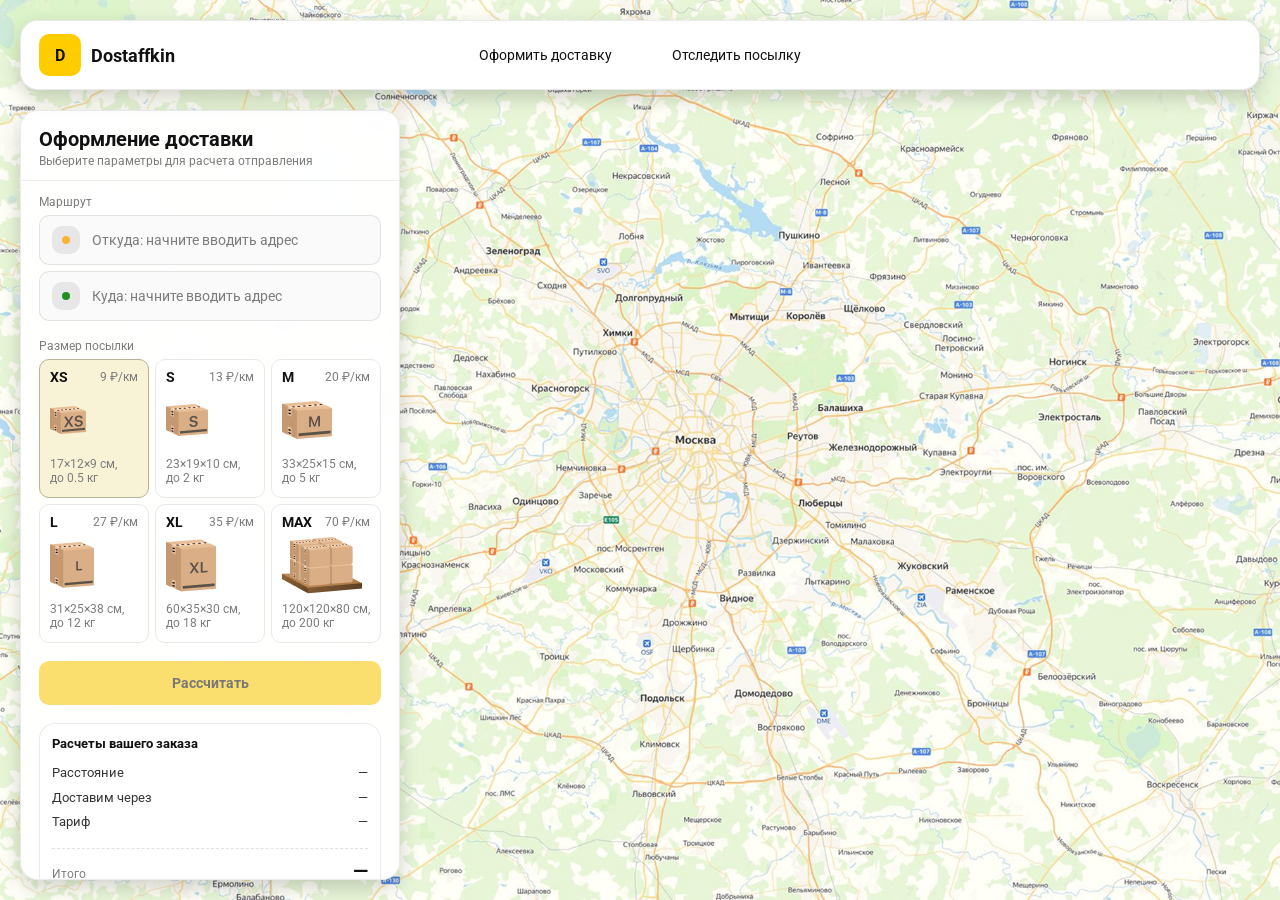
==== order.html @ b5b7cbbd "Add files via upload" ====
<!doctype html>
<html lang="ru">

<head>
    <meta charset="utf-8" />
    <meta name="viewport" content="width=device-width,initial-scale=1,maximum-scale=1,user-scalable=0" />
    <title>Оформление доставки</title>

    <link rel="stylesheet" href="styles/base.css" />
    <link rel="stylesheet" href="styles/base_adaptive.css" />

    <link rel="stylesheet" href="styles/order.css" />
    <link rel="stylesheet" href="styles/order_adaptive.css" />
</head>

<body>

    <div id="map"></div>

    <header class="header">
        <a class="header-brand" href="#">
            <div class="header-logo">D</div>
            <div class="header-title">Dostaffkin</div>
        </a>
        <nav class="header-menu">
            <a class="header-link" href="#">Оформить <span>доставку</span></a>
            <a class="header-link" href="#">Отследить <span>посылку</span></a>
        </nav>
    </header>
    <aside class="main" id="sidebar">
        <div class="main-header">
            <div class="main-title">Оформление доставки</div>
            <div class="main-text">Выберите параметры для расчета отправления</div>
        </div>
        <div class="main-content">
            <div class="main-route">
                <div class="main-block-title">Маршрут</div>
                <div class="main-fields">
                    <div class="main-field" id="fromField">
                        <div class="main-pin"></div>
                        <input id="from" placeholder="Откуда: начните вводить адрес" autocomplete="off" />
                        <div class="main-ac" id="fromAc" role="listbox" aria-label="Подсказки адресов"></div>
                    </div>

                    <div class="main-field" id="toField">
                        <div class="main-pin"></div>
                        <input id="to" placeholder="Куда: начните вводить адрес" autocomplete="off" />
                        <div class="main-ac" id="toAc" role="listbox" aria-label="Подсказки адресов"></div>
                    </div>
                </div>
            </div>
            <div class="main-package">
                <div class="main-block-title">Размер посылки</div>

                <div class="main-sizes">
                    <div class="main-size-card is-active" data-value="xs">
                        <div class="main-size-top">
                            <div class="main-size-label">XS</div>
                            <div class="main-size-rate">9 ₽/км</div>
                        </div>
                        <div class="main-size-media">
                            <img src="images/sizes/xs.png" alt="Короб XS" />
                        </div>
                        <div class="main-size-description">17×12×9 см,<br>до 0.5 кг</div>
                    </div>

                    <div class="main-size-card" data-value="s">
                        <div class="main-size-top">
                            <div class="main-size-label">S</div>
                            <div class="main-size-rate">13 ₽/км</div>
                        </div>
                        <div class="main-size-media">
                            <img src="images/sizes/s.png" alt="Короб S" />
                        </div>
                        <div class="main-size-description">23×19×10 см,<br>до 2 кг</div>
                    </div>

                    <div class="main-size-card" data-value="m">
                        <div class="main-size-top">
                            <div class="main-size-label">M</div>
                            <div class="main-size-rate">20 ₽/км</div>
                        </div>
                        <div class="main-size-media">
                            <img src="images/sizes/m.png" alt="Короб M" />
                        </div>
                        <div class="main-size-description">33×25×15 см,<br>до 5 кг</div>
                    </div>

                    <div class="main-size-card" data-value="l">
                        <div class="main-size-top">
                            <div class="main-size-label">L</div>
                            <div class="main-size-rate">27 ₽/км</div>
                        </div>
                        <div class="main-size-media">
                            <img src="images/sizes/l.png" alt="Короб L" />
                        </div>
                        <div class="main-size-description">31×25×38 см,<br>до 12 кг</div>
                    </div>

                    <div class="main-size-card" data-value="xl">
                        <div class="main-size-top">
                            <div class="main-size-label">XL</div>
                            <div class="main-size-rate">35 ₽/км</div>
                        </div>
                        <div class="main-size-media">
                            <img src="images/sizes/xl.png" alt="Короб XL" />
                        </div>
                        <div class="main-size-description">60×35×30 см,<br>до 18 кг</div>
                    </div>

                    <div class="main-size-card" data-value="max">
                        <div class="main-size-top">
                            <div class="main-size-label">MAX</div>
                            <div class="main-size-rate">70 ₽/км</div>
                        </div>
                        <div class="main-size-media main-size-media-palleta">
                            <img src="images/sizes/max.png" alt="Паллета" />
                        </div>
                        <div class="main-size-description">120×120×80 см,<br>до 200 кг</div>
                    </div>
                </div>
            </div>
            <div class="main-calculate-block">
                <button id="calc" class="button calculate-button" type="button" disabled>Рассчитать</button>
            </div>
            <div class="main-result" id="result">
                <div class="main-result-title">Расчеты вашего заказа</div>
                <div class="main-result-lines">
                    <div class="main-result-line"><span>Расстояние</span><span id="distanceValue">—</span></div>
                    <div class="main-result-line"><span>Доставим через</span><span id="durationValue">—</span></div>
                    <div class="main-result-line"><span>Тариф</span><span id="rateValue">—</span></div>
                </div>
                <div class="main-price">
                    <div class="main-price-label">Итого</div>
                    <div class="main-price-value" id="totalValue">—</div>
                </div>
            </div>
            <div class="main-order-box">
                <div class="main-order-form" id="orderForm">
                    <div class="main-order-title">Оформление доставки</div>
                    <div class="main-block-info-row">
                        <div class="main-block-title">Контакты</div>
                        <div class="order-fields">
                            <div class="main-field">
                                <input id="customerName" placeholder="Ваше имя" autocomplete="off" />
                            </div>
                            <div class="main-field">
                                <input id="customerPhone" placeholder="Ваш телефон" autocomplete="off"
                                    inputmode="tel" />
                            </div>
                        </div>
                    </div>
                    <div class="main-block-info-row extra-info">
                        <div class="main-block-title">Дополнительная информация</div>
                        <div class="main-field textarea">
                            <textarea id="comment" placeholder="Детали доставки и комментарии"></textarea>
                        </div>
                    </div>
                    <button id="submit" class="button main-submit-request" type="button" disabled>Отправить
                        заявку
                    </button>
                </div>

                <div class="main-order-success" id="orderSuccess">
                    <div class="main-success-icon">✓</div>
                    <div class="main-success-title">Заявка отправлена!</div>
                    <div class="main-success-title">Номер отправления – <span id="orderId"></span></div>
                    <div class="main-success-subtitle">Мы скоро свяжемся с вами</div>
                </div>
            </div>
        </div>
    </aside>
</body>

</html>
---- styles/base.css ----
*, *::before, *::after {
    box-sizing: border-box;
}

@font-face {
    font-family: "Roboto";
    src: url("../fonts/Roboto-Regular.ttf");
    font-weight: normal;
}

@font-face {
    font-family: "Roboto";
    src: url("../fonts/Roboto-Bold.ttf");
    font-weight: bold;
}

@font-face {
    font-family: "Roboto";
    src: url("../fonts/Roboto-Medium.ttf");
    font-weight: 500;
}

html, body {
    margin: 0;
    color: #111111;
    font-family: "Roboto", sans-serif;
}

body {
    background: #FDFDFD;
}

.header {
    border-radius: 18px;
    box-shadow: 0 7px 20px 0 #0000002E;
    backdrop-filter: blur(10px);
    background: #ffffff;
    left: 20px;
    border: 1px solid rgba(0, 0, 0, 0.08);
    position: fixed;
    right: 20px;
    top: 20px;
    padding: 14px 18px;
    height: 70px;
    display: flex;
    align-items: center;
    z-index: 6;
}

.header-brand {
    display: flex;
    align-items: center;
    text-decoration: none;
    gap: 10px;
}

.header-logo {
    width: 42px;
    height: 42px;
    border-radius: 10px;
    background: #FFCC00;
    display: grid;
    place-items: center;
    font-weight: bold;
    color: #111;
}

.header-title {
    font-size: 18px;
    font-weight: bold;
    color: #111111;
    text-decoration: none;
}
.header-menu {
    display: flex;
    align-items: center;
    gap: 60px;
    margin: 0;
    position: absolute;
    left: 50%;
    transform: translateX(-50%);
}

.header-link {
    font-size: 14px;
    color: #111111;
    text-decoration: none;
}

.button {
    border: 0;
    outline: none;
    height: 44px;
    border-radius: 10px;
    font-size: 14px;
    font-weight: bold;
    cursor: pointer;
    font-family: inherit;
    transition: transform .08s ease, opacity .12s ease;
    background: #ffcc00;
    color: #111111;
    text-align: center;
    text-decoration: none;
}

.button:hover {
    background-color: #E5BC19;
}

.button:disabled {
    cursor: not-allowed;
    background-color: #FADE6E;
    color: #787878;
    transform: none;
}

.button.button-white {
    background: #ffffff;
    border: 1px solid #111111;
}

.button.button-white:hover {
    background: rgb(241 241 241);
}

@media (max-width: 767px) {
    .header {
        left: 10px;
        right: 10px;
        top: 10px;
    }

    .header-link span {
        display: none;
    }

    .header-menu {
        gap: 20px;
        justify-content: flex-start;
        margin: 0 0 0 30px;
        position: static;
        transform: none;
    }
}

@media (max-width: 420px) {
    .header-title {
        display: none;
    }
}

@media (max-width: 374px) {
    .header-menu {
        gap: 10px;
        margin: 0 0 0 10px;
    }
}

.main-field {
    display: flex;
    align-items: center;
    margin-top: 6px;
    gap: 10px;
    border: 1px solid #1111111A;
    background: #FAFAFA;
    border-radius: 10px;
    padding: 10px 12px;
    position: relative;
    box-sizing: border-box;
    height: 50px;
}

.main-field.textarea {
    height: auto;
}

.main-pin {
    width: 28px;
    height: 28px;
    border-radius: 10px;
    background: rgba(17, 17, 17, 0.08);
    display: grid;
    place-items: center;
    flex: 0 0 auto;
    position: relative;
}

.main-pin::before {
    content: "";
    width: 8px;
    height: 8px;
    border-radius: 999px;
    background: orange;
    opacity: .75;
    display: block;
}

.main-field:last-child .main-pin::before {
    background: green;
    opacity: .85;
}

input, textarea {
    width: 100%;
    border: 0;
    outline: none;
    background: transparent;
    font-size: 14px;
    color: #111111;
    font-family: inherit;
}

textarea {
    resize: vertical;
    min-height: 72px;
    padding: 2px 0;
}

input::placeholder, textarea::placeholder {
    color: #7C7C7C;
}

.main-field:focus-within {
    border-color: rgba(0, 0, 0, 0.20);
    box-shadow: 0 0 0 4px rgba(255, 204, 0, 0.35);
    background: rgba(255, 255, 255, 0.75);
}
---- styles/order.css ----
#map {
    background-image: url("../images/order-bg.png");
    background-size: cover;
    position: fixed;
    inset: 0;
}

.main {
    border-radius: 18px;
    box-shadow: 0 7px 20px 0 #0000002E;
    backdrop-filter: blur(10px);
    background: rgba(255, 255, 255, 0.96);
    left: 20px;
    border: 1px solid rgba(0, 0, 0, 0.08);
    position: fixed;
    top: 110px;
    bottom: 20px;
    width: 380px;
    display: flex;
    flex-direction: column;
    overflow: hidden;
    z-index: 5;
}

.main-header {
    padding: 18px 18px 12px 18px;
    border-bottom: 1px solid rgba(0, 0, 0, 0.06);
    display: flex;
    flex-direction: column;
}

.main-title {
    font-size: 20px;
    line-height: 100%;
    font-weight: bold;
}

.main-text {
    font-size: 12px;
    margin-top: 5px;
    color: #7C7C7C;
}

.main-content {
    padding: 14px 18px 18px 18px;
    overflow: auto;
    scrollbar-width: none;
    display: flex;
    flex-direction: column;
    gap: 18px;
    flex: 1;
}

.main-block-title {
    font-size: 12px;
    color: #7C7C7C;
}

.main-route .main-block-title,
.main-package .main-block-title {
    margin-bottom: 6px;
}

.main-sizes {
    display: grid;
    gap: 6px;
    grid-template-columns: repeat(3, 1fr);
}

.main-size-card {
    border: 1px solid #E8E8E7;
    background: #FFFFFF;
    border-radius: 10px;
    padding: 10px;
    cursor: pointer;
    user-select: none;
    transition: transform .08s ease, border-color .12s ease, background .12s ease;
    min-height: 139px;
}

.main-size-card:hover {
    transform: translateY(-1px);
}

.main-size-card.is-active {
    background-color: #F8F2D6;
    border-color: #B7B196;
}

.main-size-top {
    display: flex;
    align-items: center;
    justify-content: space-between;
}

.main-size-label {
    font-weight: bold;
    font-size: 14px;
    color: #111111;
    line-height: 100%;
}

.main-size-rate {
    font-size: 12px;
    color: #7C7C7C;
    line-height: 100%;
}

.main-size-media {
    margin-top: 8px;
    height: 57px;
}

.main-size-description {
    margin-top: 8px;
    font-size: 12px;
    color: #7C7C7C;
    line-height: 1.2;
}

.calculate-button {
    width: 100%;
}

.main-result {
    border: 1px solid rgba(0, 0, 0, 0.08);
    background: rgba(255, 255, 255, 0.75);
    border-radius: 16px;
    padding: 12px;
    line-height: 1.25;
}

.main-result-title {
    font-weight: bold;
    font-size: 13px;
    color: #111111;
    margin-bottom: 13px;
}

.main-result-lines {
    gap: 8px;
    display: flex;
    flex-direction: column;
}

.main-result-line {
    font-size: 13px;
    color: rgba(17, 17, 17, 0.85);
    display: flex;
    justify-content: space-between;
}

.main-price {
    margin-top: 18px;
    padding-top: 10px;
    border-top: 1px dashed rgba(0, 0, 0, 0.12);
    display: flex;
    align-items: baseline;
    justify-content: space-between;
}

.main-price-label {
    font-size: 12px;
    color: rgba(17, 17, 17, 0.55);
}

.main-price-value {
    font-size: 20px;
    font-weight: bold;
    color: #111111;
    letter-spacing: -0.3px;
}

.main-order-box {
    background: #ffffff;
    border: 1px solid #E8E8E7;
    border-radius: 10px;
    padding: 12px;
}

.main-order-title {
    margin-bottom: 8px;
    font-weight: bold;
    font-size: 14px;
    color: #111111;
}

.main-block-info {
    display: flex;
    flex-direction: column;
    gap: 6px;
}

.order-fields {
    display: grid;
    grid-template-columns: 1fr 1fr;
    column-gap: 10px;
    margin-top: 6px;
}

.main-block-info-row.extra-info {
    display: block;
    margin-top: 13px;
}

.main-submit-request {
    width: 100%;
    margin-top: 6px;
}

.main-order-success {
    display: none;
    text-align: center;
    padding: 22px 12px;
    gap: 12px;
}

.main-order-success.is-visible {
    display: flex;
    flex-direction: column;
    align-items: center;
}

.main-success-icon {
    width: 56px;
    height: 56px;
    border-radius: 50%;
    background: #16a34a;
    color: #ffffff;
    display: grid;
    place-items: center;
    font-size: 30px;
}

.main-success-title {
    font-size: 14px;
    font-weight: bold;
    color: #111111;
}

.main-success-subtitle {
    font-size: 12px;
    color: rgba(17, 17, 17, 0.55);
    line-height: 1.3;
}
---- styles/order_adaptive.css ----
@media (max-width: 767px) {
    .main {
        left: 10px;
        right: 10px;
        top: 50%;
        bottom: 12px;
        width: auto;
        max-width: none;
    }
}

@media (max-width: 420px) {
    .main-sizes {
        grid-template-columns: repeat(2, 1fr);
    }
}
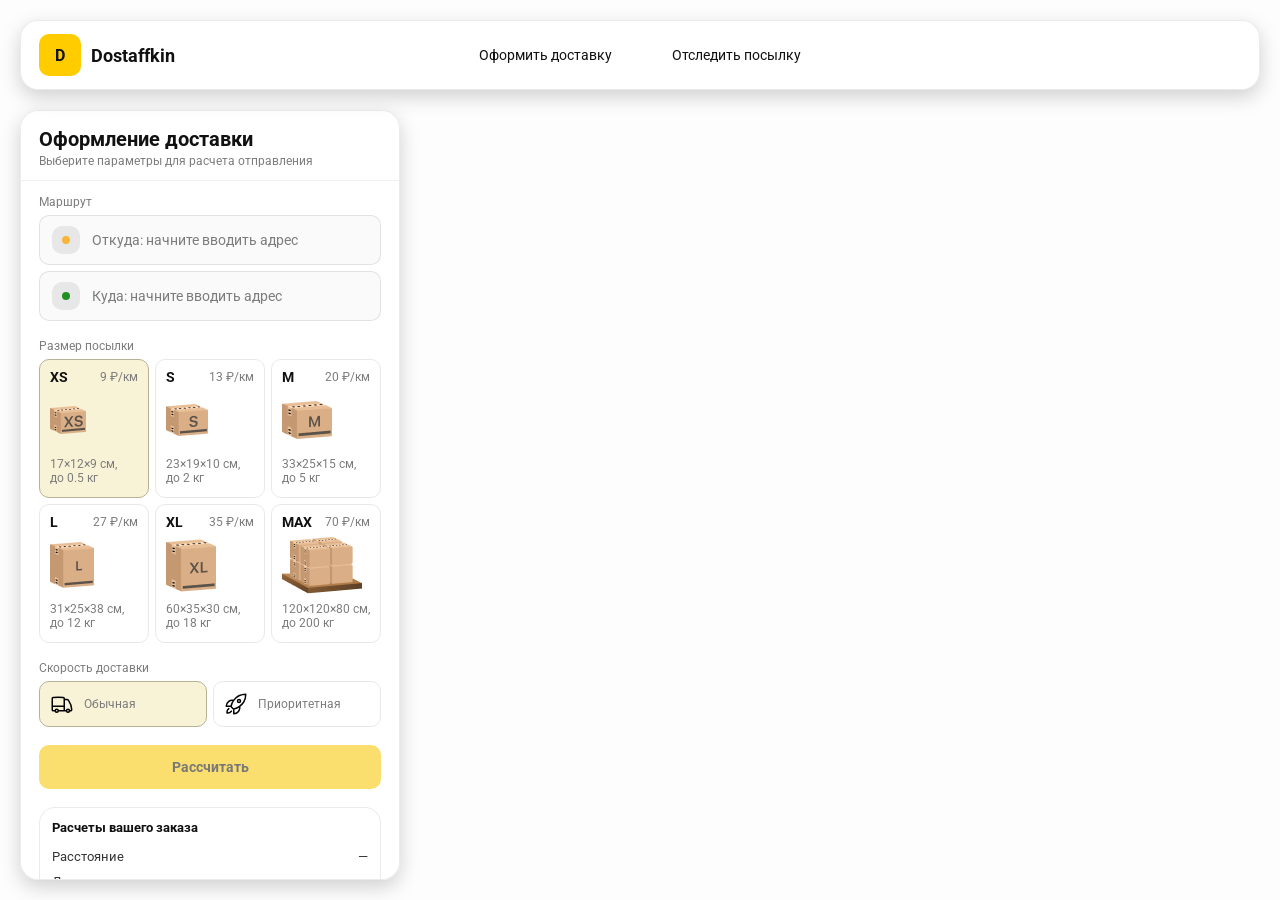
==== commit 2b9c74fb: "Add files via upload" ====
--- a/order.html
+++ b/order.html
@@ -11,6 +11,8 @@
 
     <link rel="stylesheet" href="styles/order.css" />
     <link rel="stylesheet" href="styles/order_adaptive.css" />
+
+    <script src="https://api-maps.yandex.ru/2.1/?lang=ru_RU&apikey=72602515-ac0d-400e-9618-80b4b450380c&suggest_apikey=4f19591b-9900-4866-8475-09cb89e9077c" type="text/javascript"></script>
 </head>
 
 <body>
@@ -18,13 +20,13 @@
     <div id="map"></div>
 
     <header class="header">
-        <a class="header-brand" href="#">
+        <a class="header-brand" href="./index.html">
             <div class="header-logo">D</div>
             <div class="header-title">Dostaffkin</div>
         </a>
         <nav class="header-menu">
             <a class="header-link" href="#">Оформить <span>доставку</span></a>
-            <a class="header-link" href="#">Отследить <span>посылку</span></a>
+            <a class="header-link" href="./track.html">Отследить <span>посылку</span></a>
         </nav>
     </header>
     <aside class="main" id="sidebar">
@@ -120,6 +122,21 @@
                     </div>
                 </div>
             </div>
+            <div class="main-speed">
+                <div class="main-block-title">Скорость доставки</div>
+
+                <div class="main-speeds">
+                    <div class="main-speed-card is-active" data-value="regular">
+                        <img class="main-speed-media" src="images/icons/regular.svg" alt="Regular" />
+                        <div class="main-speed-description">Обычная</div>
+                    </div>
+                    <div class="main-speed-card" data-value="fast">
+                        <img class="main-speed-media" src="images/icons/fast.svg" alt="Fast" />
+                        <div class="main-speed-description">Приоритетная</div>
+                    </div>
+
+                </div>
+            </div>
             <div class="main-calculate-block">
                 <button id="calc" class="button calculate-button" type="button" disabled>Рассчитать</button>
             </div>
@@ -170,6 +187,7 @@
             </div>
         </div>
     </aside>
+    <script src="scripts/order.js"></script>
 </body>
 
 </html>
--- a/styles/order.css
+++ b/styles/order.css
@@ -1,5 +1,4 @@
 #map {
-    background-image: url("../images/order-bg.png");
     background-size: cover;
     position: fixed;
     inset: 0;
@@ -242,4 +241,42 @@
     font-size: 12px;
     color: rgba(17, 17, 17, 0.55);
     line-height: 1.3;
+}
+
+.main-speed .main-block-title {
+    margin-bottom: 6px;
+}
+
+.main-speeds {
+    display: grid;
+    gap: 6px;
+    grid-template-columns: repeat(2, 1fr);
+}
+
+.main-speed-card {
+    border: 1px solid #E8E8E7;
+    background: #FFFFFF;
+    border-radius: 10px;
+    padding: 10px;
+    cursor: pointer;
+    user-select: none;
+    transition: transform .08s ease, border-color .12s ease, background .12s ease;
+    display: flex;
+    align-items: center;
+    gap: 10px;
+}
+
+.main-speed-card:hover {
+    transform: translateY(-1px);
+}
+
+.main-speed-card.is-active {
+    background-color: #F8F2D6;
+    border-color: #B7B196;
+}
+
+.main-speed-description {
+    font-size: 12px;
+    color: #7C7C7C;
+    line-height: 1.2;
 }
